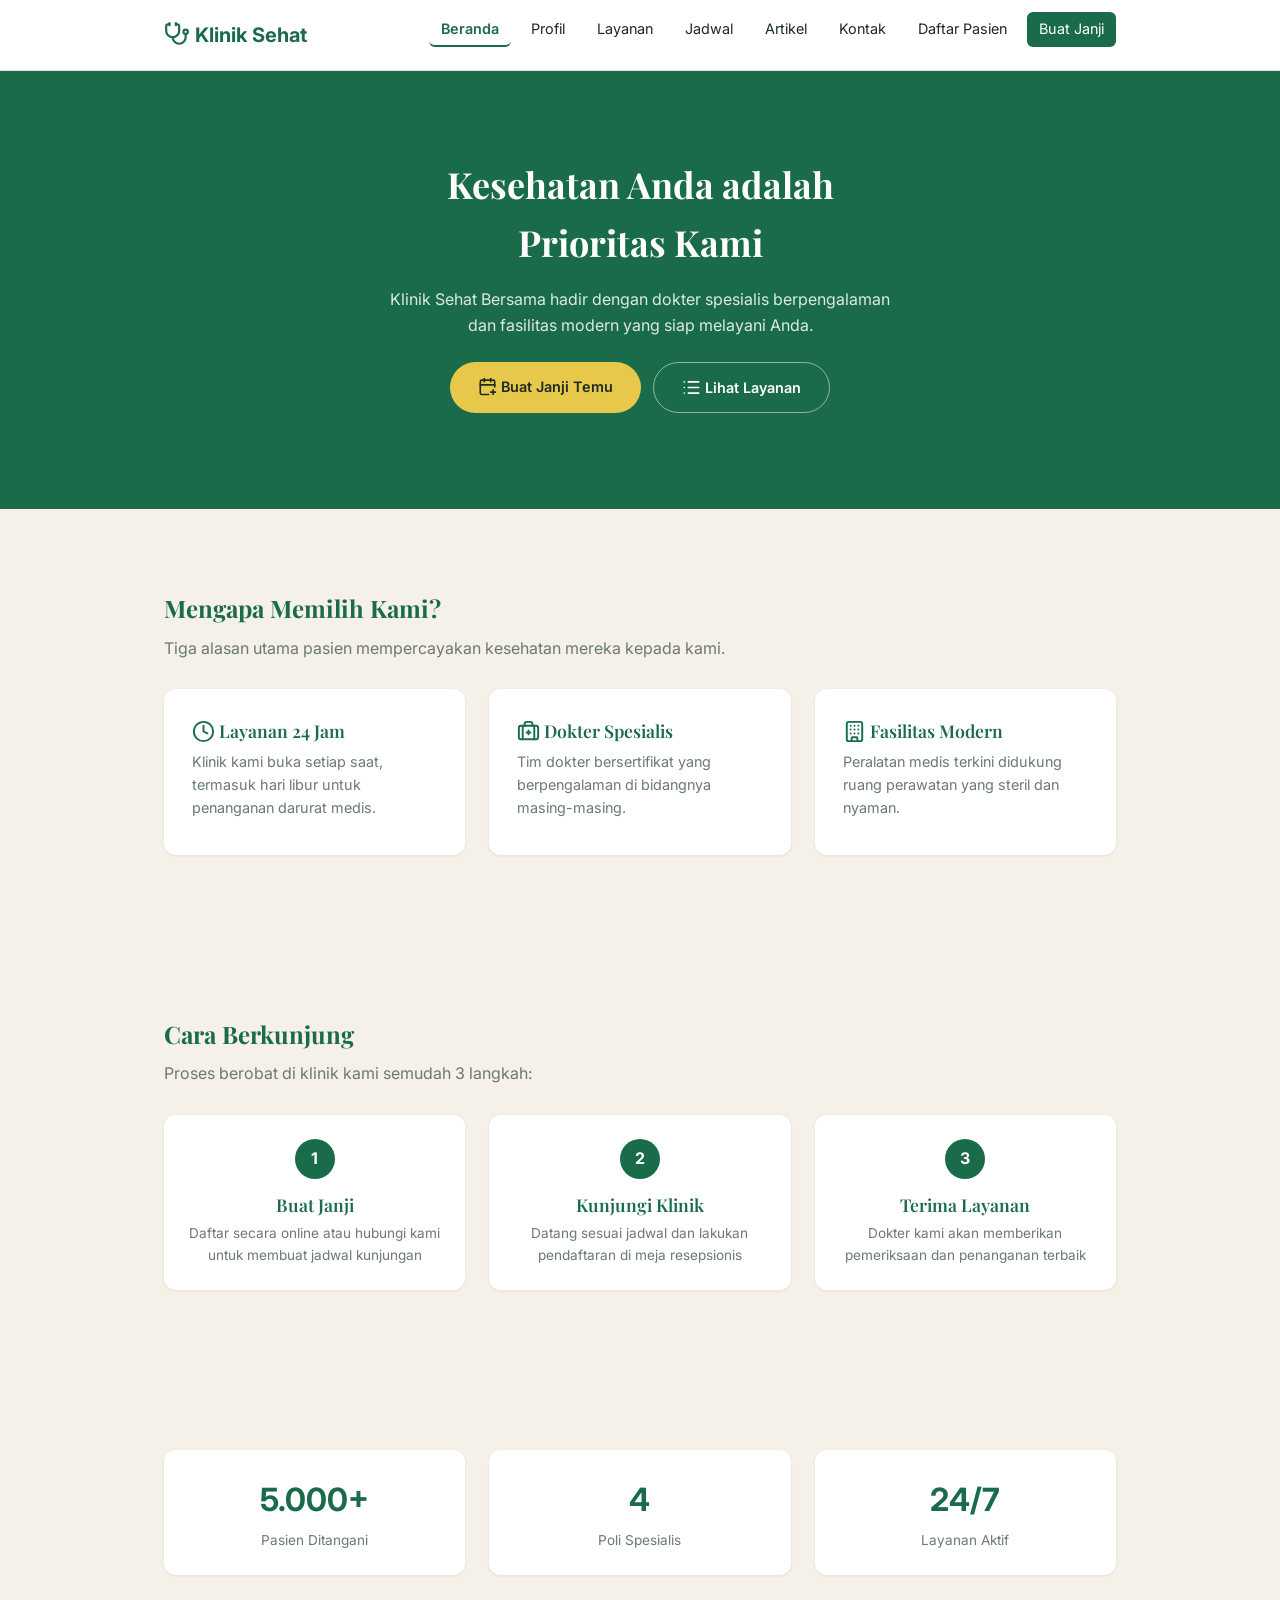
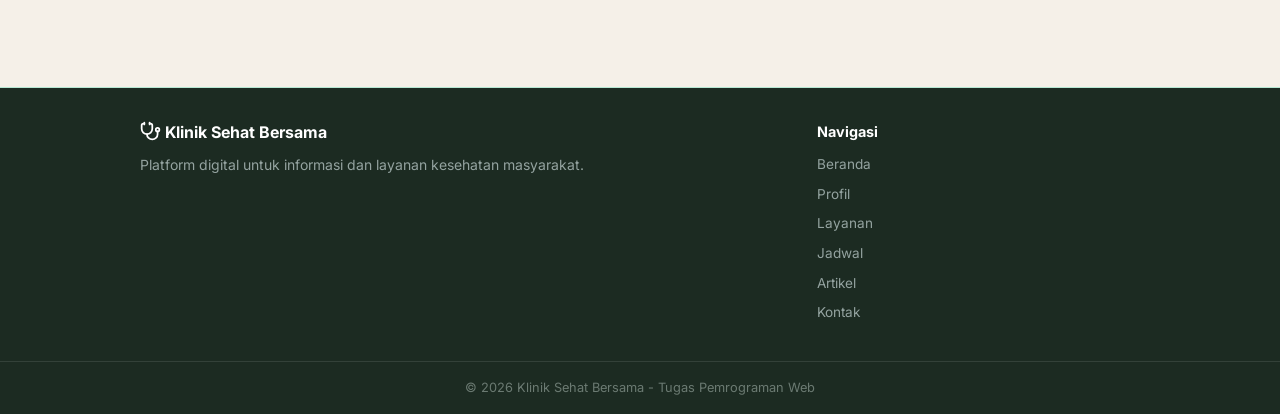
==== index.html @ f7bf2d59 "rename beranda.html menjadi Index.html" ====
<!DOCTYPE html>
<html lang="id">
<head>
  <meta charset="UTF-8">
  <meta name="viewport" content="width=device-width, initial-scale=1.0">
  <title>Beranda | Klinik Sehat Bersama</title>
  <link rel="preconnect" href="https://fonts.googleapis.com">
  <link rel="preconnect" href="https://fonts.gstatic.com" crossorigin>
  <link href="https://fonts.googleapis.com/css2?family=Inter:wght@400;600;700&family=Playfair+Display:wght@600;700&display=swap" rel="stylesheet">
  <link rel="stylesheet" href="css/style.css">
</head>
<body>

  <header class="navbar">
    <div class="container navbar-inner">
      <a href="Beranda.html" class="logo">
        <span class="icon icon-mask" style="--icon:url('[data-uri]')"></span>
  Klinik Sehat </a>

      <input type="checkbox" id="navToggle" class="nav-toggle">
      <label for="navToggle" class="hamburger">
        <span></span>
        <span></span>
        <span></span>
      </label>

      <nav>
        <ul class="nav-menu">
          <li><a href="Beranda.html" class="active">Beranda</a></li>
          <li><a href="profil.html">Profil</a></li>
          <li><a href="layanan.html">Layanan</a></li>
          <li><a href="jadwal.html">Jadwal</a></li>
          <li><a href="artikel.html">Artikel</a></li>
          <li><a href="kontak.html">Kontak</a></li>
          <li><a href="daftar-pasien.html">Daftar Pasien</a></li>
          <li><a href="janji.html" class="nav-cta">Buat Janji</a></li>
        </ul>
      </nav>
    </div>
  </header>

  <main>
    <section class="hero">
      <div class="container">
        <h1>Kesehatan Anda adalah<br>Prioritas Kami</h1>
        <p>Klinik Sehat Bersama hadir dengan dokter spesialis berpengalaman<br>dan fasilitas modern yang siap melayani Anda.</p>
        <div class="hero-buttons">
          <a href="janji.html" class="btn btn-primer">
            <span class="icon icon-mask" style="--icon:url('[data-uri]')"></span>
  Buat Janji Temu </a>
          <a href="layanan.html" class="btn btn-outline">
            <span class="icon icon-mask" style="--icon:url('[data-uri]')"></span>
  Lihat Layanan </a>
        </div>
      </div>
    </section>

    <section class="section">
      <div class="container">
        <h2>Mengapa Memilih Kami?</h2>
        <p class="section-desc">Tiga alasan utama pasien mempercayakan kesehatan mereka kepada kami.</p>

        <div class="cards-grid-3">
          <article class="card">
            <h3><span class="icon icon-mask" style="--icon:url('[data-uri]')"></span> Layanan 24 Jam</h3>
            <p>Klinik kami buka setiap saat, termasuk hari libur untuk penanganan darurat medis.</p>

          </article>
          <article class="card">
            <h3><span class="icon icon-mask" style="--icon:url('[data-uri]')"></span> Dokter Spesialis</h3>
            <p>Tim dokter bersertifikat yang berpengalaman di bidangnya masing-masing.</p>

          </article>
          <article class="card">
            <h3><span class="icon icon-mask" style="--icon:url('[data-uri]')"></span> Fasilitas Modern</h3>
            <p>Peralatan medis terkini didukung ruang perawatan yang steril dan nyaman.</p>
          </article>
        </div>
      </div>                                                                                                                       
    </section>

    <section class="section">
      <div class="container">
        <h2>Cara Berkunjung</h2>
        <p class="section-desc">Proses berobat di klinik kami semudah 3 langkah:</p>

        <div class="steps-grid">
          <div class="step">
            <div class="step-number">1</div>
            <h3>Buat Janji</h3>
            <p>Daftar secara online atau hubungi kami untuk membuat jadwal kunjungan</p>
          </div>
          <div class="step">
            <div class="step-number">2</div>
            <h3>Kunjungi Klinik</h3>
            <p>Datang sesuai jadwal dan lakukan pendaftaran di meja resepsionis</p>
          </div>
          <div class="step">
            <div class="step-number">3</div>
            <h3>Terima Layanan</h3>
            <p>Dokter kami akan memberikan pemeriksaan dan penanganan terbaik</p>
          </div>
        </div>
      </div>
    </section>

    <section class="section">
      <div class="container">
        <div class="stats-grid">
          <div class="stat">
            <div class="stat-number">5.000+</div>
            <div class="stat-label">Pasien Ditangani</div>
          </div>
          <div class="stat">
            <div class="stat-number">4</div>
            <div class="stat-label">Poli Spesialis</div>
          </div>
          <div class="stat">
            <div class="stat-number">24/7</div>
            <div class="stat-label">Layanan Aktif</div>
          </div>
        </div>
      </div>
    </section>
  </main>

  <footer class="footer">
    <div class="container footer-inner">
      <div>
        <strong>
          <span class="icon icon-mask" style="--icon:url('[data-uri]')"></span> Klinik Sehat Bersama
        </strong>
        <p>Platform digital untuk informasi dan layanan kesehatan masyarakat.</p>
      </div>
      <div class="footer-nav">
        <h4>Navigasi</h4>
        <ul>
          <li><a href="Beranda.html">Beranda</a></li>
          <li><a href="profil.html">Profil</a></li>
          <li><a href="layanan.html">Layanan</a></li>
          <li><a href="jadwal.html">Jadwal</a></li>
          <li><a href="artikel.html">Artikel</a></li>
          <li><a href="kontak.html">Kontak</a></li>
        </ul>
      </div>
    </div>
    <div class="footer-bottom">
      <div class="container">
        <p>&copy; 2026 Klinik Sehat Bersama - Tugas Pemrograman Web</p>
      </div>
    </div>
  </footer>
  <script src="js/script.js"></script>
</body>
</html>
---- css/style.css ----
* {
  margin: 0;
  padding: 0;
  box-sizing: border-box;
}

body {
  font-family: 'Inter', sans-serif;
  font-size: 16px;
  line-height: 1.6;
  background-color: #f5f0e8;
  color: #1c2b22;
  padding-top: 60px;
}

h1 {
  font-size: 2rem;
  font-weight: 700;
}

h2 {
  font-size: 1.5rem;
  font-weight: 700;
  margin-bottom: 8px;
}

h3 {
  font-size: 1.1rem;
  font-weight: 600;
  margin-bottom: 4px;
}

h1,
h2,
h3 {
  font-family: 'Playfair Display', serif;
}
a {
  color: #1a6b4a;
  text-decoration: none;
}

a:hover {
  color: #2e9e6e;
}

hr {
  border: none;
  border-top: 1px solid rgba(232, 200, 74, 0.4);
  margin: 48px 0;
}

.container {
  max-width: 1000px;
  margin: 0 auto;
  padding: 0 24px;
}

.navbar {
  background-color: #ffffff;
  border-bottom: 1px solid #e4ddd0;
  padding: 16px 0;
  position: fixed;
  top: 0;
  left: 0;
  width: 100%;
  z-index: 1000;
}

.navbar-inner {
  display: flex;
  justify-content: space-between;
  align-items: center;
}

.logo {
  font-size: 1.25rem;
  font-weight: 700;
  color: #1a6b4a;
}
.icon {
  display: inline-block;
  width: 1.3em;
  height: 1.3em;
  vertical-align: -0.25em;
  line-height: 1;
}

.icon-mask {
  background-color: currentColor;
  -webkit-mask-image: var(--icon);
  mask-image: var(--icon);
  -webkit-mask-repeat: no-repeat;
  mask-repeat: no-repeat;
  -webkit-mask-size: contain;
  mask-size: contain;
  -webkit-mask-position: center;
  mask-position: center;
}

/* khusus icon Material Symbols (font) */
.icon-font {
  font-family: 'Material Symbols Outlined';
  font-variation-settings: 'FILL' 0, 'wght' 300, 'GRAD' 0, 'opsz' 24;
}
.subtitle {
  color: #6b7a72;
  font-size: 0.875rem;
  margin-bottom: 12px;
}

.nav-menu {
  list-style: none;
  display: flex;
  gap: 8px;
}

.nav-menu li a {
  color: #1c2b22;
  font-size: 0.9rem;
  padding: 8px 12px;
  border-radius: 6px;
  border-bottom: 2px solid transparent;
  transition: background-color 0.3s, color 0.3s, border-color 0.3s;
}

.nav-menu li a:hover {
  color: #1a6b4a;
  background-color: rgba(26, 107, 74, 0.08);
}

.nav-menu li a.active {
  color: #1a6b4a;
  font-weight: 600;
  background-color: transparent;
  border-bottom: 2px solid #1a6b4a;
}
.nav-cta {
  background-color: #1a6b4a !important;
  color: #ffffff !important;
  border-radius: 8px;
}

.nav-cta:hover {
  background-color: rgba(26, 107, 74, 0.85) !important;
  color: #ffffff !important;
}

.nav-toggle {
  display: none;
}

.hamburger {
  display: none;
  flex-direction: column;
  gap: 5px;
  cursor: pointer;
  padding: 4px;
}

.hamburger span {
  display: block;
  width: 24px;
  height: 3px;
  background-color: #1a6b4a;
  border-radius: 2px;
}

.hero {
  background-color: #1a6b4a;
  color: #ffffff;
  padding: 96px 0;
  text-align: center;
  animation: fadeIn 0.6s ease;
}

.hero h1 {
  font-size: 2.25rem;
  margin-bottom: 16px;
  color: #ffffff;
}

.hero h2 {
  color: #ffffff;
}

.hero p {
  color: rgba(255, 255, 255, 0.85);
  margin-bottom: 24px;
}

.hero-buttons {
  display: flex;
  justify-content: center;
  gap: 12px;
}

.btn {
  display: inline-block;
  padding: 13px 28px;
  border-radius: 999px;
  font-size: 0.9rem;
  font-weight: 600;
  transition: background-color 0.3s ease, color 0.3s ease, transform 0.25s cubic-bezier(0.4, 0, 0.2, 1);
}

.btn-primer {
  background-color: #e8c84a;
  color: #1c2b22;
  padding: 13px 28px;
  border-radius: 999px;
  font-weight: 600;
  display: inline-block;
  transition: background-color 0.3s ease, transform 0.25s cubic-bezier(0.4, 0, 0.2, 1);
}

.btn-primer:hover {
  background-color: #d4b53a;
  color: #1c2b22;
  transform: translateY(-2px);
}

.btn-outline {
  border: 1px solid rgba(255, 255, 255, 0.5);
  color: #ffffff;
}

.btn-outline:hover {
  background-color: rgba(255, 255, 255, 0.1);
  color: #ffffff;
  transform: translateY(-2px);
}

.section {
  padding: 80px 0;
}

.section h2 {
  color: #1a6b4a;
}

.section-desc {
  color: #6b7a72;
  margin-bottom: 28px;
}

.cards-grid {
  display: grid;
  grid-template-columns: 1fr 1fr;
  gap: 24px;
  margin-top: 24px;
}

.cards-grid-3 {
  display: grid;
  grid-template-columns: 1fr 1fr 1fr;
  gap: 24px;
  margin-top: 24px;
}

.card {
  background-color: #ffffff;
  border: none;
  border-radius: 12px;
  padding: 28px;
  box-shadow: 0 1px 3px rgba(28, 43, 34, 0.08);
  transition: box-shadow 0.3s, transform 0.2s;
}

.card:hover {
  box-shadow: 0 8px 20px rgba(28, 43, 34, 0.12);
  transform: translateY(-2px);
}

.card h3 {
  color: #1a6b4a;
}

.card p {
  color: #6b7a72;
  font-size: 0.9rem;
  margin-bottom: 8px;
}

.card-code {
  font-size: 0.7rem;
  font-weight: 600;
  letter-spacing: 0.08em;
  text-transform: uppercase;
  color: #8a8275;
}

.steps-grid {
  display: flex;
  gap: 24px;
  margin-top: 16px;
}

.step {
  flex: 1;
  text-align: center;
  background-color: #ffffff;
  border: none;
  border-radius: 12px;
  padding: 24px 16px;
  box-shadow: 0 1px 3px rgba(28, 43, 34, 0.08);
}

.step-number {
  width: 40px;
  height: 40px;
  background-color: #1a6b4a;
  color: #ffffff;
  border-radius: 50%;
  display: flex;
  align-items: center;
  justify-content: center;
  font-weight: 700;
  margin: 0 auto 12px;
}

.step h3 {
  color: #1a6b4a;
}

.step p {
  color: #6b7a72;
  font-size: 0.85rem;
}

.stats-grid {
  display: flex;
  gap: 24px;
}

.stat {
  flex: 1;
  text-align: center;
  background-color: #ffffff;
  border: none;
  border-radius: 12px;
  padding: 24px;
  box-shadow: 0 1px 3px rgba(28, 43, 34, 0.08);
}

.stat-number {
  font-size: 2rem;
  font-weight: 700;
  color: #1a6b4a;
}

.stat-label {
  color: #6b7a72;
  font-size: 0.85rem;
  margin-top: 4px;
}

ol,
ul {
  padding-left: 24px;
}

li {
  margin-bottom: 12px;
  color: #6b7a72;
}

li strong {
  color: #1c2b22;
}

.footer {
  border-top: 1px solid #b6e8d3;
  margin-top: 32px;
  background-color: #1c2b22;
  color: #ffffff;
}

.footer-inner {
  display: grid;
  grid-template-columns: 2fr 1fr;
  gap: 32px;
  padding: 32px 0;
}

.footer-inner strong {
  color: #ffffff;
  font-size: 1rem;
}

.footer-inner p {
  color: #94a3a0;
  font-size: 0.875rem;
  margin-top: 8px;
}

.footer-inner h4 {
  color: #ffffff;
  margin-bottom: 8px;
  font-size: 0.9rem;
}

.footer-nav ul {
  list-style: none;
  padding-left: 0;
}

.footer-nav ul li {
  margin-bottom: 4px;
  color: #94a3a0;
}

.footer-nav ul li a {
  color: #94a3a0;
  font-size: 0.85rem;
}

.footer-nav ul li a:hover {
  color: #b6e8d3;
}

.footer-bottom {
  border-top: 1px solid rgba(255, 255, 255, 0.1);
  padding: 16px 0;
  text-align: center;
}

.footer-bottom p {
  font-size: 0.8rem;
  color: #6b7a72;
}


.janji-grid {
  display: grid;
  grid-template-columns: 1.8fr 1fr;
  gap: 40px;
  align-items: start;
}

.janji-info {
  display: flex;
  flex-direction: column;
  gap: 20px;
}

.janji-info .card ul,
.janji-info .card ol {
  padding-left: 20px;
  margin-top: 8px;
}

.janji-info .card li {
  font-size: 0.875rem;
  margin-bottom: 6px;
}

.janji-info .btn {
  margin-top: 12px;
  display: inline-block;
}

form h2 {
  color: #1a6b4a;
  margin-bottom: 20px;
}

.form-group {
  display: flex;
  flex-direction: column;
  gap: 6px;
  margin-bottom: 20px;
}

.form-row {
  display: grid;
  grid-template-columns: 1fr 1fr;
  gap: 16px;
}

.form-group label {
  font-size: 0.875rem;
  font-weight: 600;
  color: #1c2b22;
}

.form-group input[type="text"],
.form-group input[type="tel"],
.form-group input[type="date"],
.form-group input[type="email"],
.form-group select,
.form-group textarea {
  padding: 10px 14px;
  border: 1px solid #d4cfc8;
  border-radius: 8px;
  font-family: 'Inter', sans-serif;
  font-size: 0.9rem;
  color: #1c2b22;
  background-color: #ffffff;
  transition: border-color 0.2s, box-shadow 0.2s;
  outline: none;
  width: 100%;
}

.form-group input:focus,
.form-group select:focus,
.form-group textarea:focus {
  border-color: #1a6b4a;
  box-shadow: 0 0 0 3px rgba(26, 107, 74, 0.1);
}

.form-group textarea {
  resize: vertical;
  min-height: 100px;
}

.form-group select {
  appearance: none;
  -webkit-appearance: none;
  background-image: url("data:image/svg+xml,%3Csvg xmlns='http://www.w3.org/2000/svg' width='16' height='16' viewBox='0 0 24 24' fill='none' stroke='%236b7a72' stroke-width='2' stroke-linecap='round' stroke-linejoin='round'%3E%3Cpath d='m6 9 6 6 6-6'/%3E%3C/svg%3E");
  background-repeat: no-repeat;
  background-position: right 12px center;
  padding-right: 36px;
  cursor: pointer;
}

.radio-group {
  display: flex;
  gap: 20px;
  margin-top: 4px;
  flex-wrap: wrap;
}

.radio-label {
  display: flex;
  align-items: center;
  gap: 8px;
  font-size: 0.9rem;
  color: #1c2b22;
  cursor: pointer;
}

.radio-label input[type="radio"] {
  accent-color: #1a6b4a;
  width: 16px;
  height: 16px;
  cursor: pointer;
}

.form-note {
  font-size: 0.75rem;
  color: #8a8275;
  line-height: 1.5;
}

.required {
  color: #c0392b;
  margin-left: 2px;
}

.btn-full {
  width: 100%;
  text-align: center;
  margin-top: 8px;
  padding: 14px 28px;
  font-size: 1rem;
  cursor: pointer;
  border: none;
}
.fade-up {
  opacity: 0;
  transform: translateY(24px);
  transition: opacity 0.5s ease, transform 0.5s ease;
}

.fade-up.visible {
  opacity: 1;
  transform: translateY(0);
}

.table-header {
  display: flex;
  justify-content: space-between;
  align-items: flex-start;
  margin-bottom: 20px;
  flex-wrap: wrap;
  gap: 12px;
}
 
.tabel-wrapper {
  overflow-x: auto;
  border-radius: 12px;
  box-shadow: 0 1px 3px rgba(28, 43, 34, 0.08);
}
 
table {
  width: 100%;
  border-collapse: collapse;
  background-color: #ffffff;
  font-size: 0.85rem;
  min-width: 900px;
}
 
thead tr {
  background-color: #1a6b4a;
  color: #ffffff;
}
 
thead th {
  padding: 12px 16px;
  text-align: left;
  font-weight: 600;
  font-size: 0.8rem;
  letter-spacing: 0.04em;
  white-space: nowrap;
}
 
tbody tr {
  border-bottom: 1px solid #f0ece4;
  transition: background-color 0.2s;
}
 
tbody tr:last-child {
  border-bottom: none;
}
 
tbody tr:hover {
  background-color: #f9f6f0;
}
 
tbody td {
  padding: 12px 16px;
  color: #1c2b22;
  vertical-align: top;
  max-width: 160px;
}
 
tbody td.keluhan-cell {
  max-width: 200px;
  white-space: normal;
  word-break: break-word;
  color: #6b7a72;
  font-size: 0.8rem;
}
 
.btn-hapus-row {
  background-color: transparent;
  border: 1px solid #e74c3c;
  color: #e74c3c;
  padding: 5px 12px;
  border-radius: 999px;
  font-size: 0.75rem;
  font-weight: 600;
  cursor: pointer;
  transition: background-color 0.2s, color 0.2s;
  white-space: nowrap;
}
 
.btn-hapus-row:hover {
  background-color: #e74c3c;
  color: #ffffff;
}
 
.btn-hapus {
  background-color: transparent;
  border: 1px solid #e74c3c;
  color: #e74c3c;
  padding: 10px 20px;
  border-radius: 999px;
  font-size: 0.85rem;
  font-weight: 600;
  cursor: pointer;
  transition: background-color 0.2s, color 0.2s;
}
 
.btn-hapus:hover {
  background-color: #e74c3c;
  color: #ffffff;
}
 
.empty-state {
  display: none;
  flex-direction: column;
  align-items: center;
  gap: 16px;
  padding: 60px 0;
  color: #6b7a72;
  text-align: center;
}
 
.empty-state p {
  font-size: 1rem;
}

@keyframes fadeIn {
  from {
    opacity: 0;
    transform: translateY(20px);
  }
  to {
    opacity: 1;
    transform: translateY(0);
  }
}

@media (max-width: 768px) {
  .navbar-inner {
    flex-wrap: wrap;
  }

  .hamburger {
    display: flex;
  }

  nav {
    width: 100%;
    order: 3;
  }

  .nav-menu {
    display: none;
    flex-direction: column;
    gap: 0;
    width: 100%;
    padding: 8px 0;
    border-top: 1px solid #b6e8d3;
    margin-top: 12px;
  }

  .nav-menu li a {
    display: block;
    padding: 10px 0;
    border-radius: 0;
  }

  .nav-toggle:checked ~ nav .nav-menu {
    display: flex;
  }

  .hero h1 {
    font-size: 1.5rem;
  }

  .hero-buttons {
    flex-direction: column;
    align-items: center;
  }

  .cards-grid {
    grid-template-columns: 1fr;
  }

  .cards-grid-3 {
    grid-template-columns: 1fr;
  }

  .steps-grid {
    flex-direction: column;
  }

  .stats-grid {
    flex-direction: column;
  }

  .footer-inner {
    grid-template-columns: 1fr;
    gap: 24px;
  }

  .janji-grid {
    grid-template-columns: 1fr;
  }

  .form-row {
    grid-template-columns: 1fr;
  }

  .janji-info {
    order: -1;
  }

  .tabel-header {
    flex-direction: column;
  }
  
}


@media (max-width: 480px) {
  .hero h1 {
    font-size: 1.25rem;
  }

  .btn-primer {
    width: 100%;
    text-align: center;
  }
}
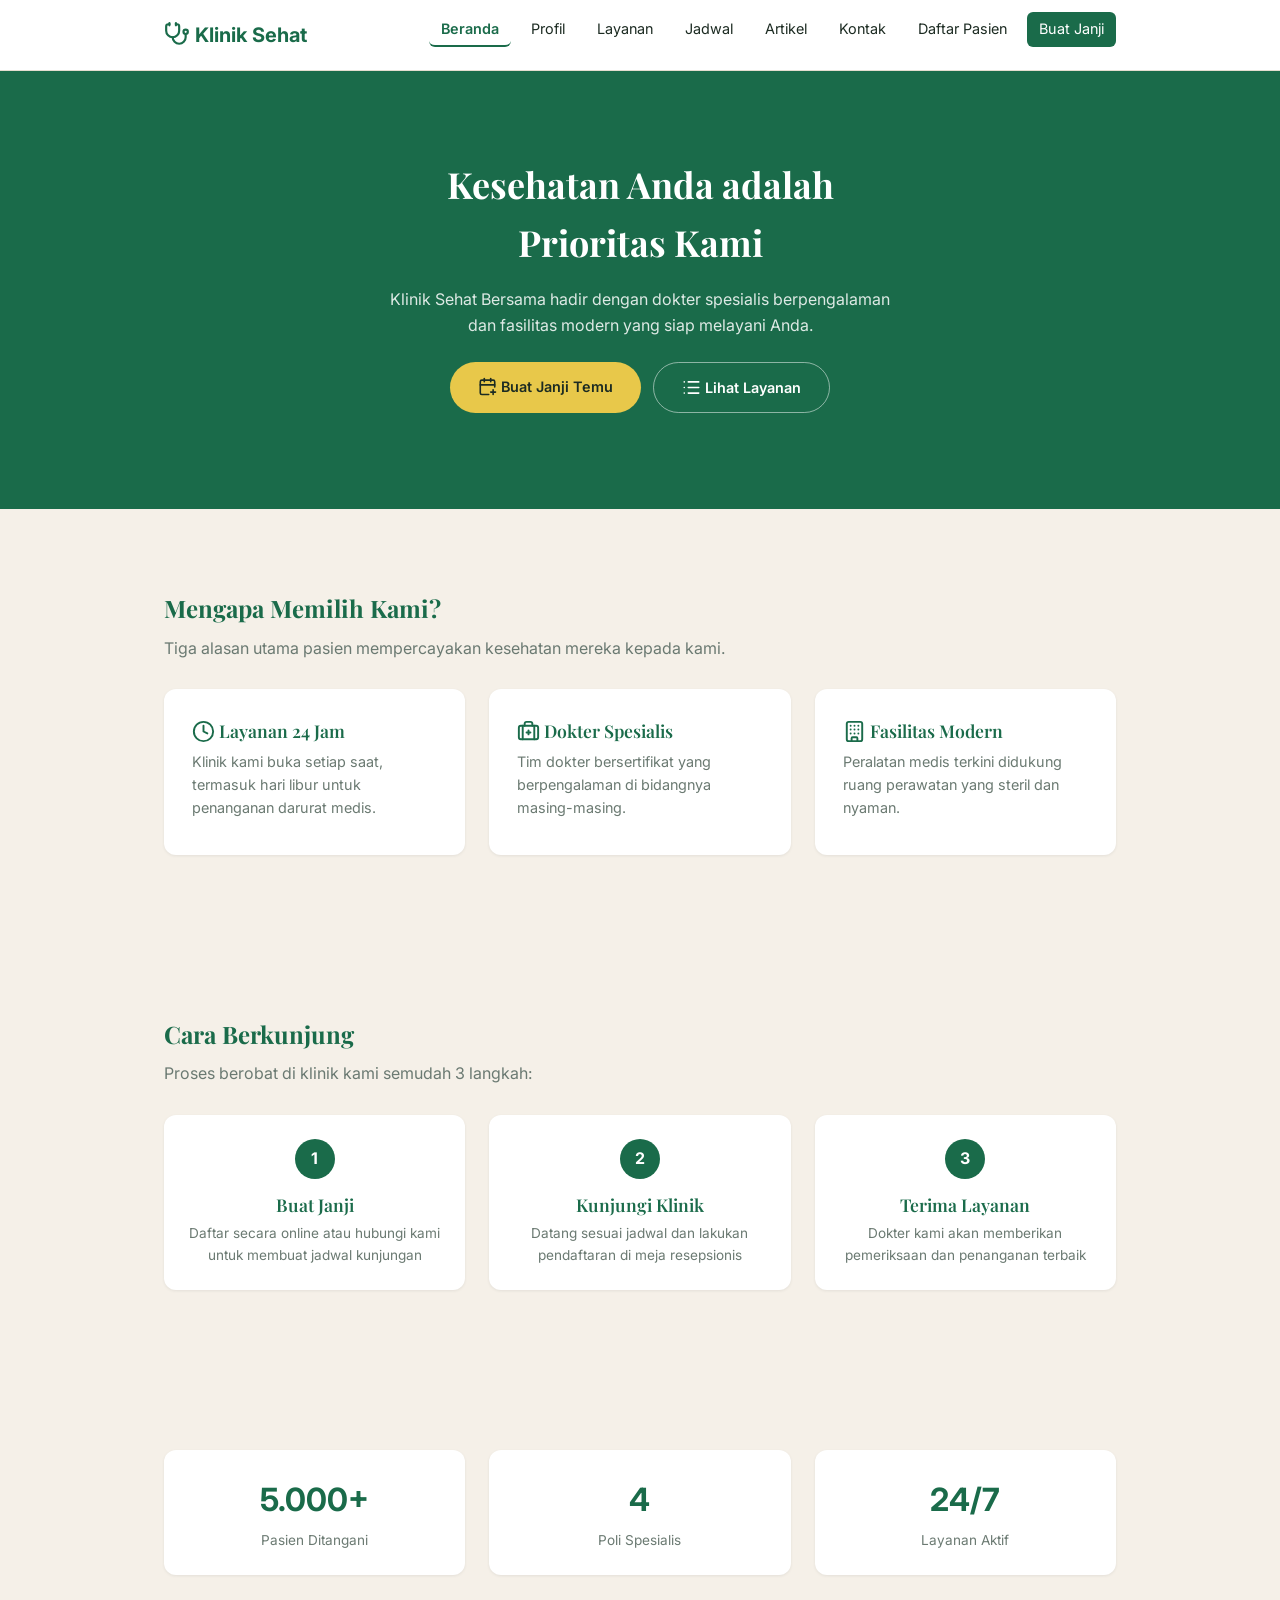
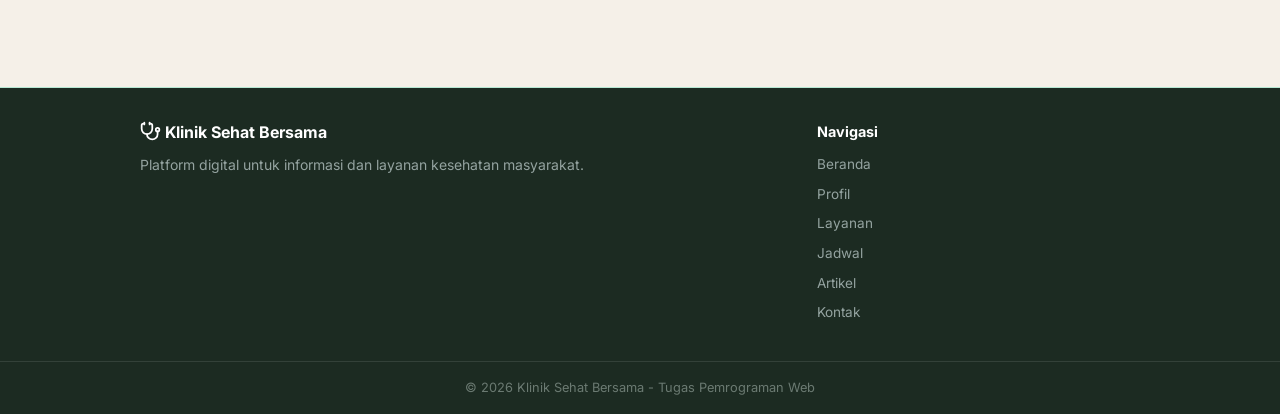
==== commit ed0ea85d: "memperbaiki typo pada penulisan Link Js ke KTML" ====
--- a/index.html
+++ b/index.html
@@ -150,6 +150,6 @@
       </div>
     </div>
   </footer>
-  <script src="js/script.js"></script>
+  <script src="Js/script.js"></script>
 </body>
 </html>
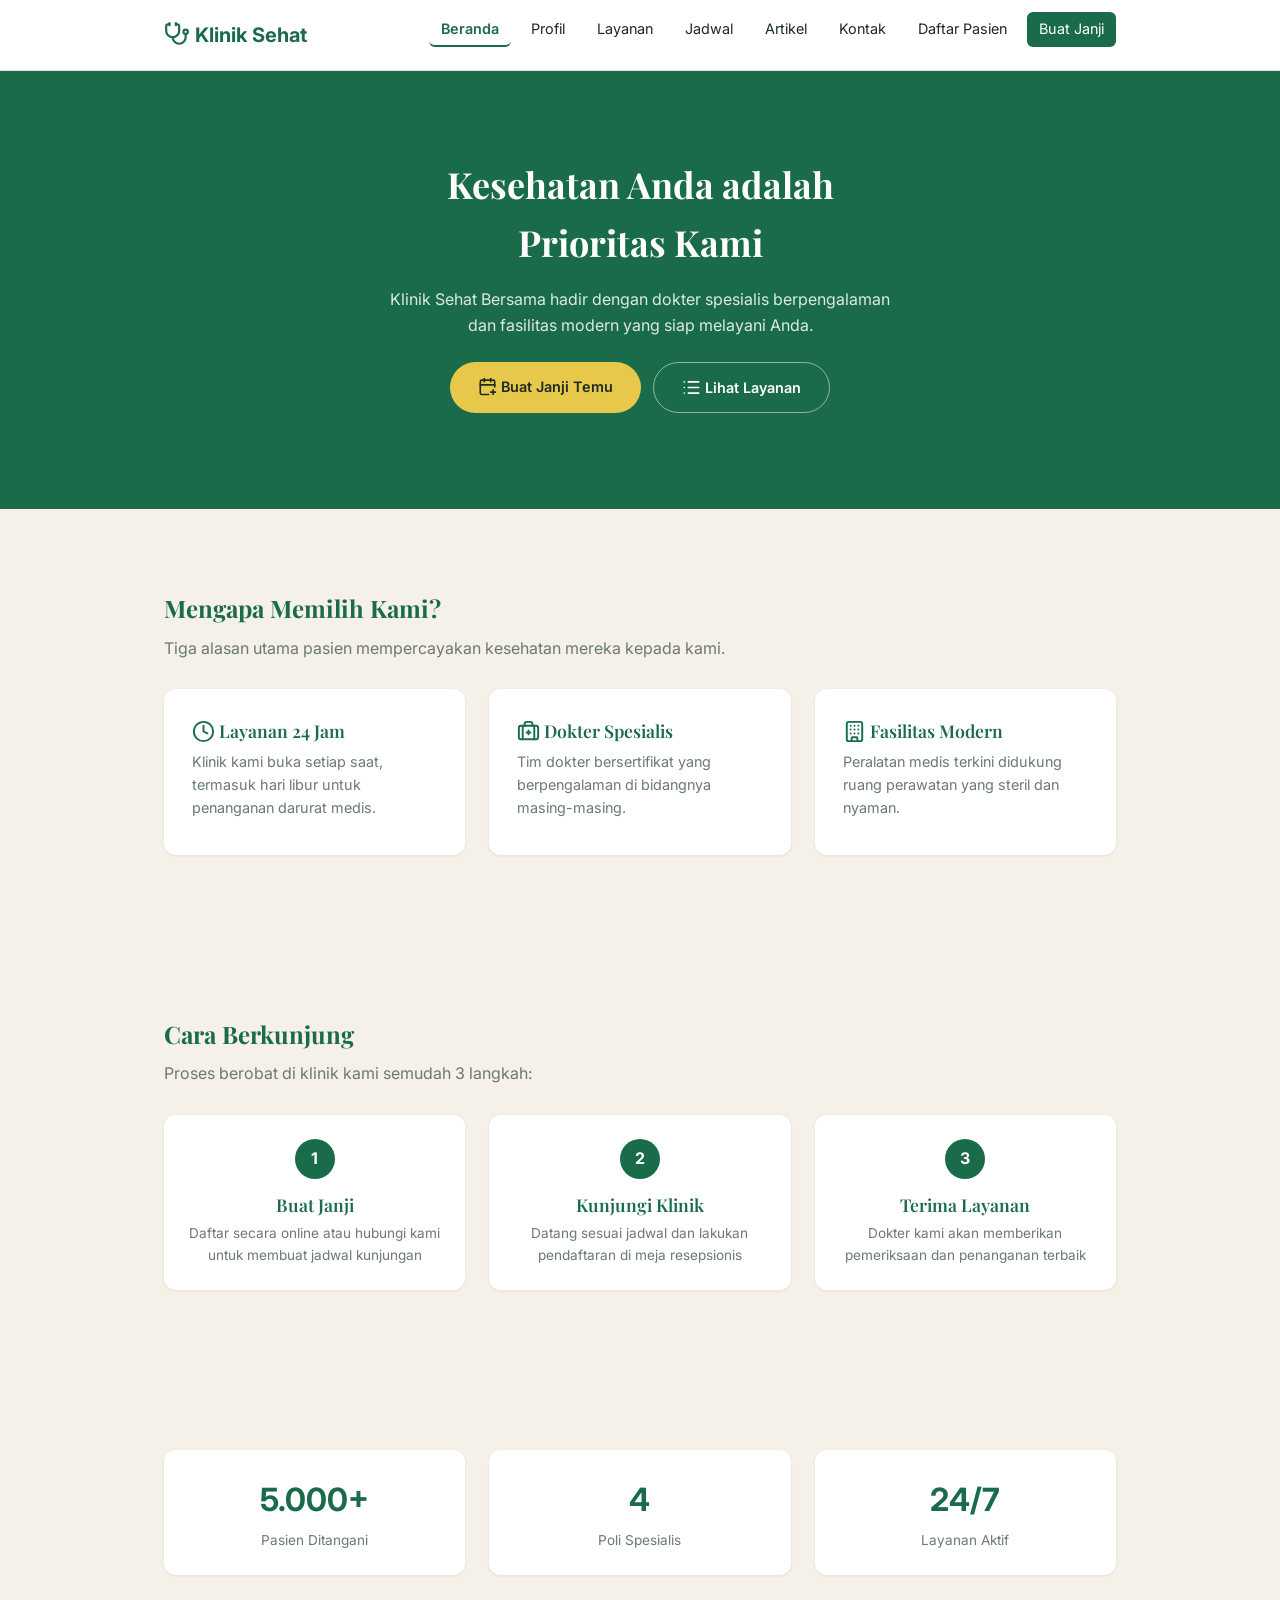
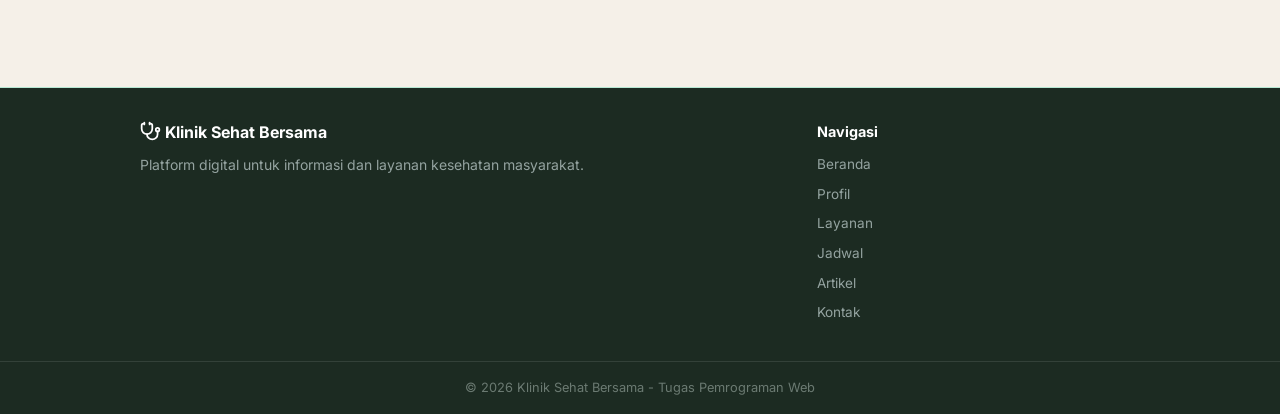
==== commit eba6985f: "memperbaiki typo" ====
--- a/index.html
+++ b/index.html
@@ -150,6 +150,6 @@
       </div>
     </div>
   </footer>
-  <script src="Js/script.js"></script>
+  <script src="js/script.js"></script>
 </body>
 </html>
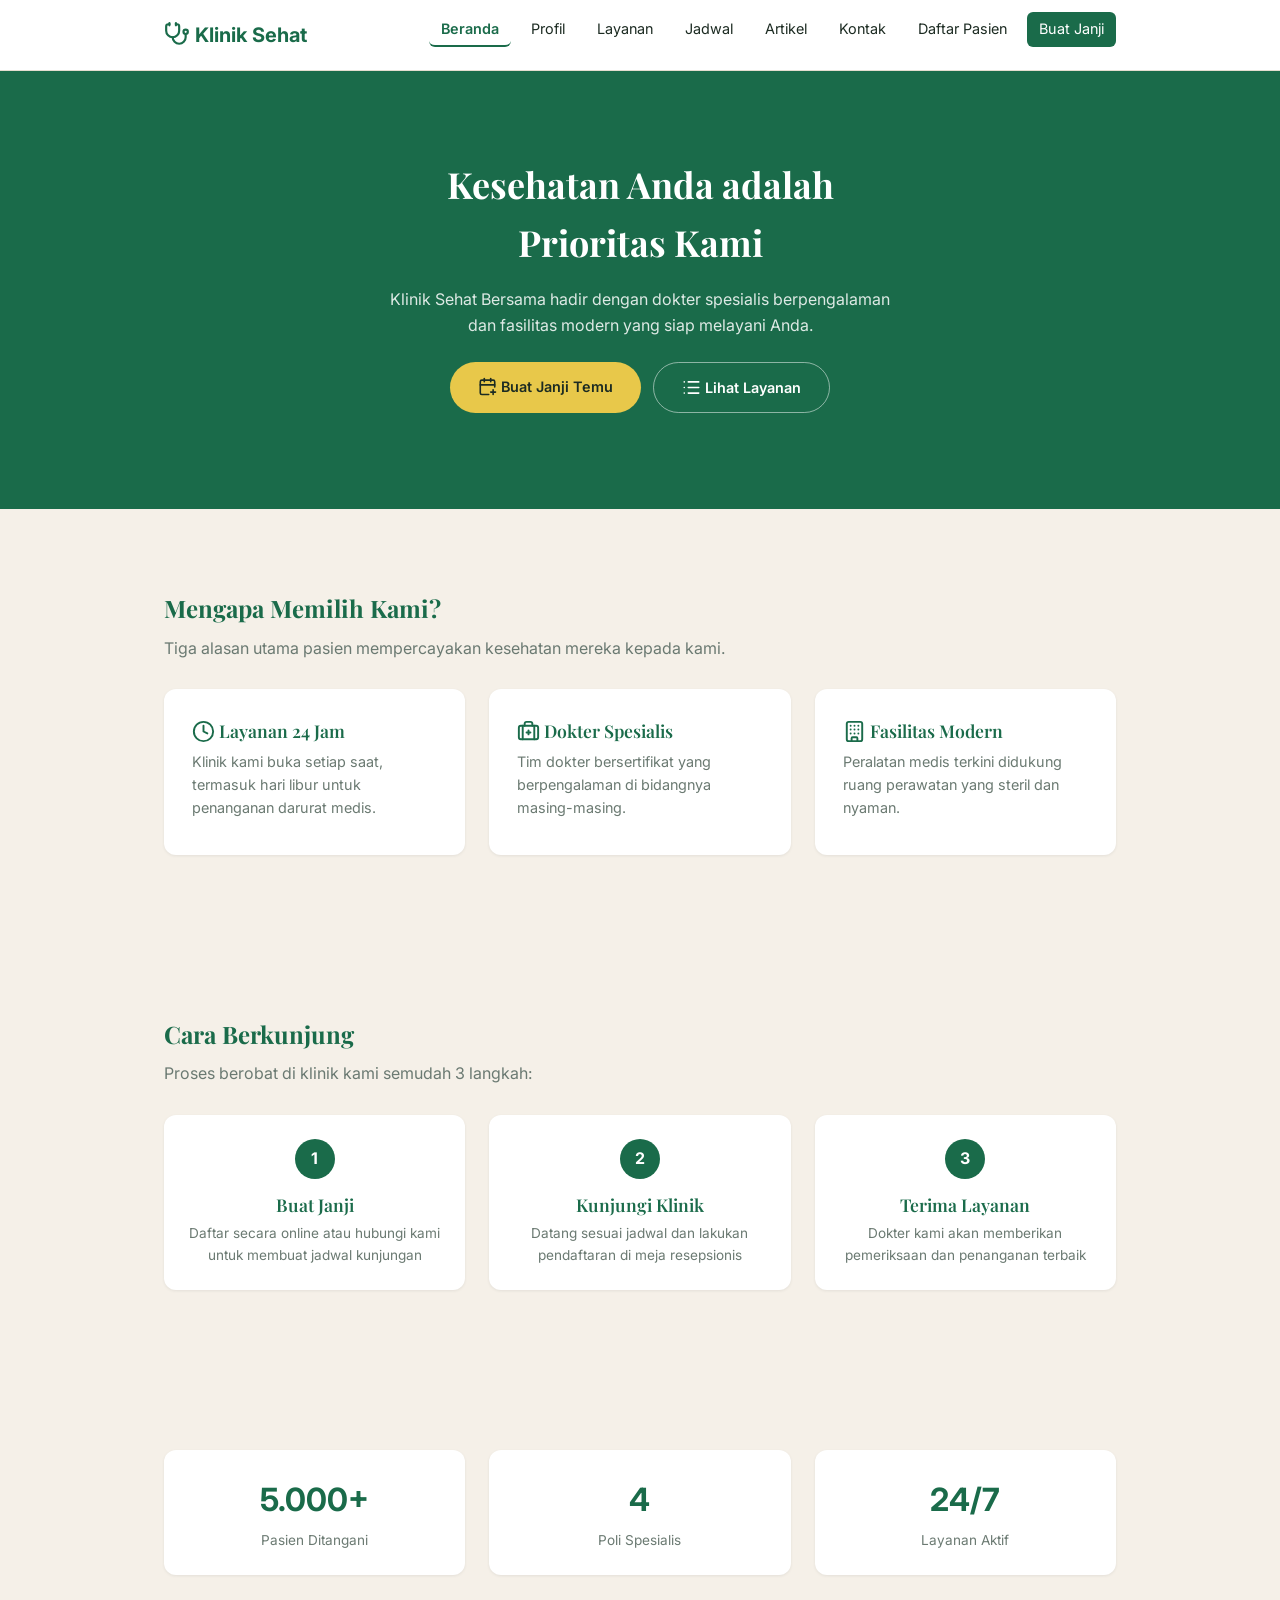
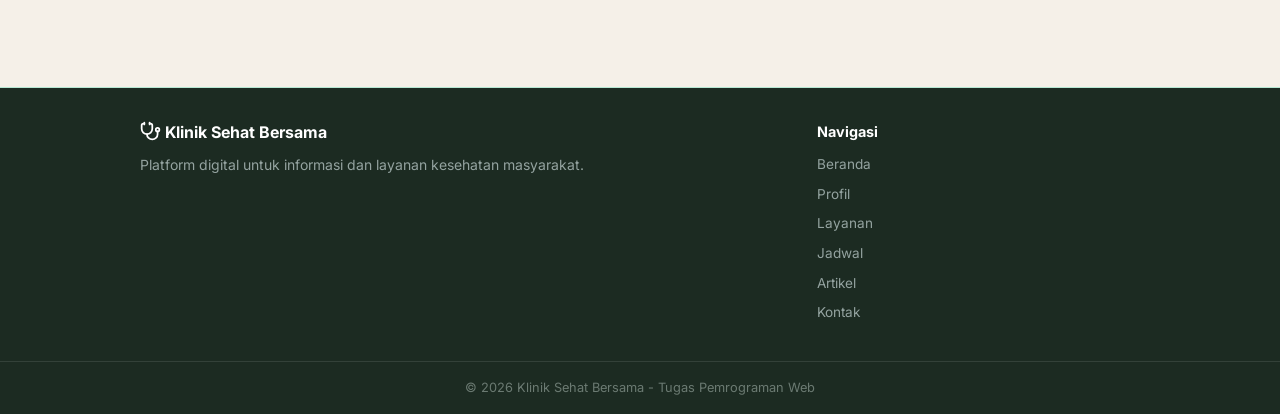
==== commit dfdd9bfe: "Melakukan rename dari beranda.html menjadi index.html di bagian logo" ====
--- a/index.html
+++ b/index.html
@@ -13,7 +13,7 @@
 
   <header class="navbar">
     <div class="container navbar-inner">
-      <a href="Beranda.html" class="logo">
+      <a href="index.html" class="logo">
         <span class="icon icon-mask" style="--icon:url('[data-uri]')"></span>
   Klinik Sehat </a>
 
@@ -26,7 +26,7 @@
 
       <nav>
         <ul class="nav-menu">
-          <li><a href="Beranda.html" class="active">Beranda</a></li>
+          <li><a href="index.html" class="active">Beranda</a></li>
           <li><a href="profil.html">Profil</a></li>
           <li><a href="layanan.html">Layanan</a></li>
           <li><a href="jadwal.html">Jadwal</a></li>
@@ -135,7 +135,7 @@
       <div class="footer-nav">
         <h4>Navigasi</h4>
         <ul>
-          <li><a href="Beranda.html">Beranda</a></li>
+          <li><a href="index.html">Beranda</a></li>
           <li><a href="profil.html">Profil</a></li>
           <li><a href="layanan.html">Layanan</a></li>
           <li><a href="jadwal.html">Jadwal</a></li>
